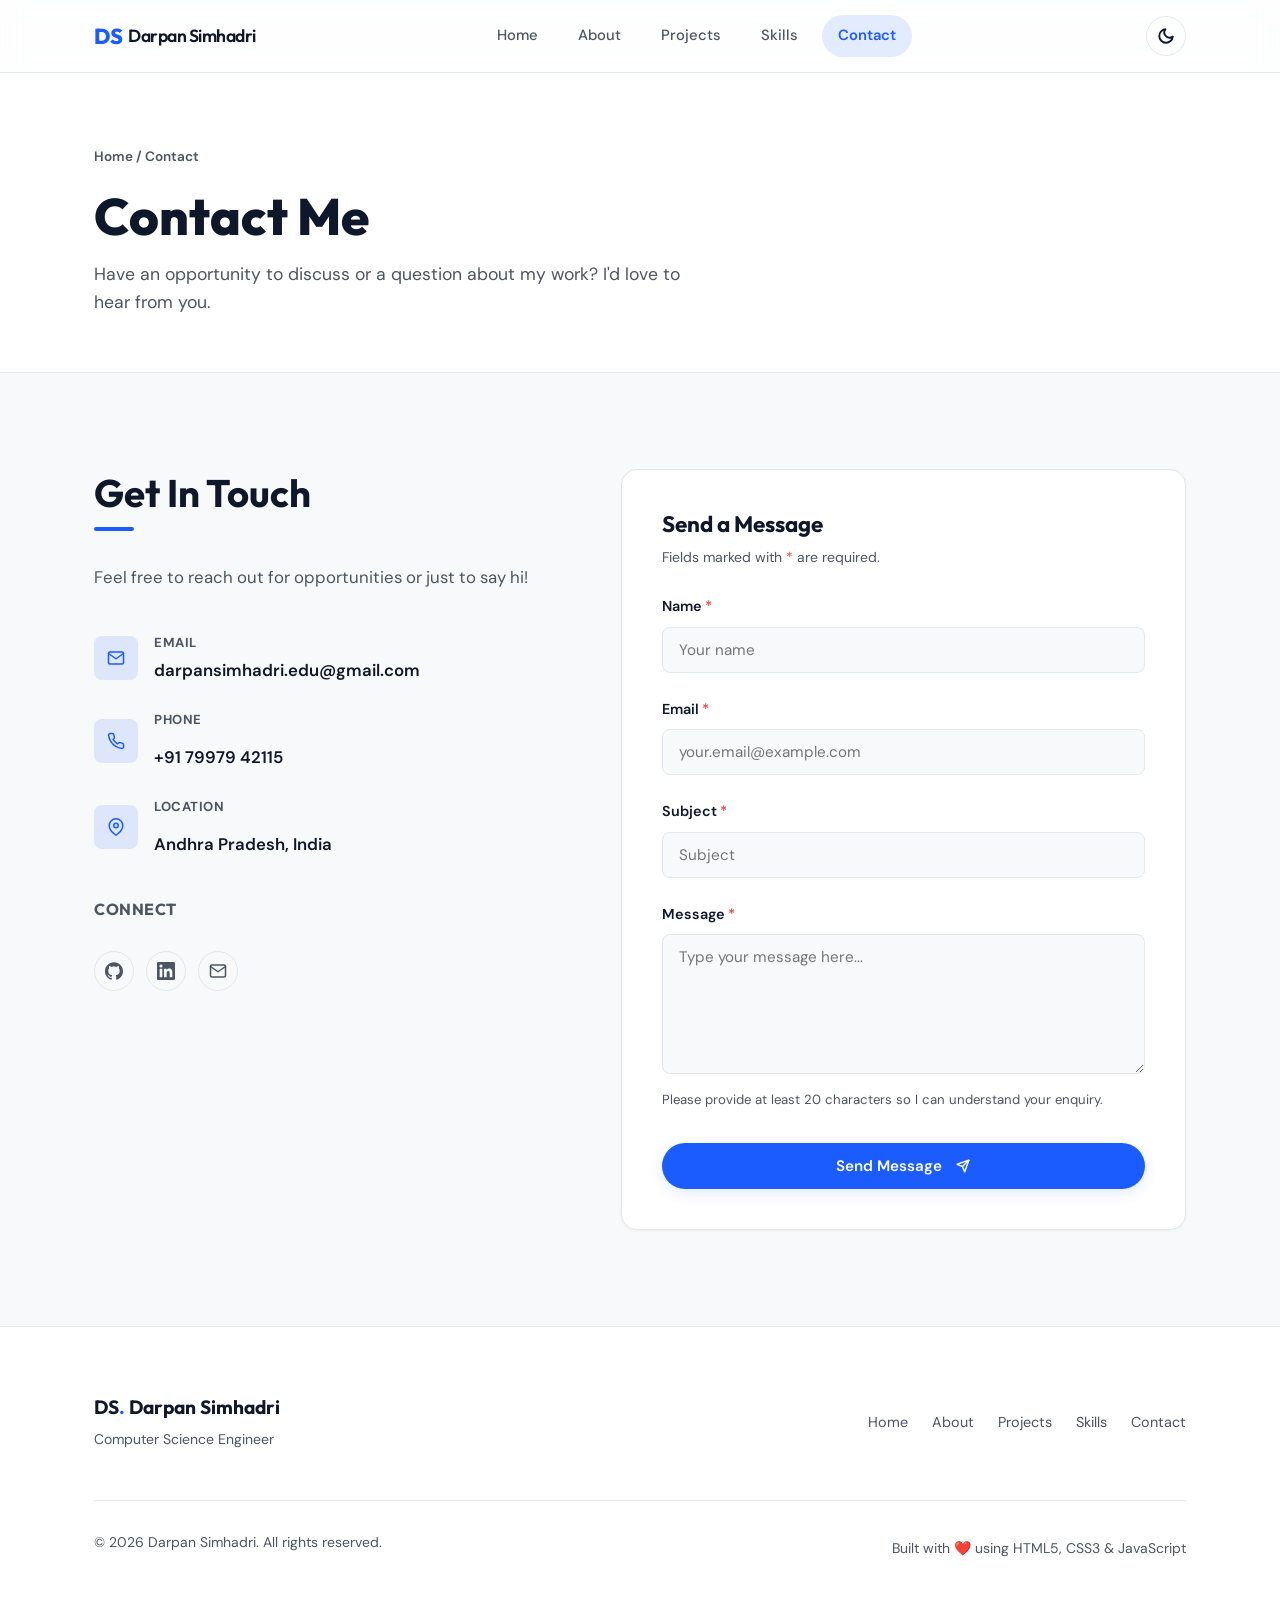
==== contact.html @ e05f628b "Move files to root for GitHub Pages deployment" ====
<!doctype html>
<html lang="en">
<head>
  <meta charset="utf-8">
  <meta name="viewport" content="width=device-width, initial-scale=1">
  <title>Contact │ Darpan Simhadri Portfolio</title>
  <meta name="description" content="Get in touch with Darpan Simhadri — use the accessible contact form or find social and email details on this page.">
  <meta name="robots" content="index, follow">
  <meta property="og:title" content="Contact │ Darpan Simhadri Portfolio">
  <meta property="og:description" content="Contact Darpan Simhadri via the accessible enquiry form or social links.">
  <meta property="og:type" content="website">
  
  <script>
    (function () {
      const savedTheme = localStorage.getItem('theme');
      const systemPrefersDark = window.matchMedia('(prefers-color-scheme: dark)').matches;
      const theme = savedTheme || (systemPrefersDark ? 'dark' : 'light');
      document.documentElement.setAttribute('data-theme', theme);
    })();
  </script>

  <link rel="preconnect" href="https://fonts.googleapis.com">
  <link rel="preconnect" href="https://fonts.gstatic.com" crossorigin>
  <link href="https://fonts.googleapis.com/css2?family=DM+Sans:ital,opsz,wght@0,400;0,500;0,700;1,400&family=Outfit:wght@400;500;600;700;800&display=swap" rel="stylesheet">
  <link rel="stylesheet" href="assets/css/styles.css">
  <link rel="stylesheet" href="assets/css/responsive.css">
</head>
<body>

  <!-- Skip to main content -->
  <a class="skip-link" href="#main-content">Skip to main content</a>

  <!-- ── HEADER ─────────────────────────────────────────────── -->
  <header class="site-header">
    <div class="container">
      <a class="brand" href="index.html" aria-label="Darpan Simhadri – Home">DS<span>Darpan Simhadri</span></a>

      <button id="nav-toggle" class="nav-toggle" aria-controls="primary-nav" aria-expanded="false" aria-label="Open navigation">
        <svg width="22" height="22" viewBox="0 0 22 22" fill="none" aria-hidden="true" focusable="false">
          <rect y="4"  width="22" height="2" rx="1" fill="currentColor"/>
          <rect y="10" width="22" height="2" rx="1" fill="currentColor"/>
          <rect y="16" width="22" height="2" rx="1" fill="currentColor"/>
        </svg>
      </button>

      <nav id="primary-nav" class="primary-nav" aria-label="Primary">
        <a href="index.html">Home</a>
        <a href="about.html">About</a>
        <a href="projects.html">Projects</a>
        <a href="skills.html">Skills</a>
        <a href="contact.html" aria-current="page">Contact</a>
      </nav>

      <button id="theme-toggle" class="theme-toggle" aria-label="Toggle dark mode">
        <svg width="18" height="18" viewBox="0 0 24 24" fill="none" stroke="currentColor" stroke-width="2.5" stroke-linecap="round" stroke-linejoin="round" aria-hidden="true" focusable="false">
          <path d="M21 12.79A9 9 0 1 1 11.21 3 7 7 0 0 0 21 12.79z"></path>
        </svg>
      </button>
    </div>
  </header>

  <!-- ── MAIN ───────────────────────────────────────────────── -->
  <main id="main-content" tabindex="-1">

    <div class="page-hero">
      <div class="container">
        <nav aria-label="Breadcrumb" class="breadcrumb">
          <a href="index.html">Home</a> / Contact
        </nav>
        <h1>Contact Me</h1>
        <p>Have an opportunity to discuss or a question about my work? I'd love to hear from you.</p>
      </div>
    </div>

    <section class="section" aria-labelledby="contact-heading">
      <div class="container">
        <h2 id="contact-heading" class="visually-hidden">Contact information and enquiry form</h2>
        
        <div class="contact-grid">

          <!-- Left Column: Contact details -->
          <div>
            <h2 class="section-title" style="margin-bottom: 2rem;">Get In Touch</h2>
            <p style="color: var(--text-muted); margin-bottom: 2.5rem; font-size: 1.05rem;">Feel free to reach out for opportunities or just to say hi!</p>

            <div>
              <!-- Email -->
              <div class="contact-detail">
                <span class="contact-icon" aria-hidden="true">
                  <svg width="18" height="18" viewBox="0 0 24 24" fill="none" stroke="currentColor" stroke-width="2" stroke-linecap="round" stroke-linejoin="round"><path d="M4 4h16c1.1 0 2 .9 2 2v12c0 1.1-.9 2-2 2H4c-1.1 0-2-.9-2-2V6c0-1.1.9-2 2-2z"/><polyline points="22,6 12,13 2,6"/></svg>
                </span>
                <div class="contact-detail-body">
                  <p>Email</p>
                  <a href="mailto:darpansimhadri.edu@gmail.com">darpansimhadri.edu@gmail.com</a>
                </div>
              </div>

              <!-- Phone -->
              <div class="contact-detail">
                <span class="contact-icon" aria-hidden="true">
                  <svg width="18" height="18" viewBox="0 0 24 24" fill="none" stroke="currentColor" stroke-width="2" stroke-linecap="round" stroke-linejoin="round"><path d="M22 16.92v3a2 2 0 0 1-2.18 2 19.79 19.79 0 0 1-8.63-3.07 19.5 19.5 0 0 1-6-6 19.79 19.79 0 0 1-3.07-8.67A2 2 0 0 1 4.11 2h3a2 2 0 0 1 2 1.72 12.84 12.84 0 0 0 .7 2.81 2 2 0 0 1-.45 2.11L8.09 9.91a16 16 0 0 0 6 6l1.27-1.27a2 2 0 0 1 2.11-.45 12.84 12.84 0 0 0 2.81.7A2 2 0 0 1 22 16.92z"/></svg>
                </span>
                <div class="contact-detail-body">
                  <p>Phone</p>
                  <p>+91 79979 42115</p>
                </div>
              </div>

              <!-- Location -->
              <div class="contact-detail">
                <span class="contact-icon" aria-hidden="true">
                  <svg width="18" height="18" viewBox="0 0 24 24" fill="none" stroke="currentColor" stroke-width="2" stroke-linecap="round" stroke-linejoin="round"><path d="M21 10c0 7-9 13-9 13s-9-6-9-13a9 9 0 0 1 18 0z"/><circle cx="12" cy="10" r="3"/></svg>
                </span>
                <div class="contact-detail-body">
                  <p>Location</p>
                  <p>Andhra Pradesh, India</p>
                </div>
              </div>
            </div>

            <h3 style="font-size: 1rem; font-weight: 700; margin: 2.5rem 0 .75rem; text-transform: uppercase; letter-spacing: 0.5px; color: var(--text-muted);">Connect</h3>
            <div class="social-links">
              <!-- GitHub -->
              <a href="https://github.com" class="social-link" aria-label="Darpan Simhadri on GitHub (opens in a new tab)" target="_blank" rel="noopener noreferrer">
                <svg width="18" height="18" viewBox="0 0 24 24" fill="currentColor" aria-hidden="true"><path d="M12 .297c-6.63 0-12 5.373-12 12 0 5.303 3.438 9.8 8.205 11.385.6.113.82-.258.82-.577 0-.285-.01-1.04-.015-2.04-3.338.724-4.042-1.61-4.042-1.61C4.422 18.07 3.633 17.7 3.633 17.7c-1.087-.744.084-.729.084-.729 1.205.084 1.838 1.236 1.838 1.236 1.07 1.835 2.809 1.305 3.495.998.108-.776.417-1.305.76-1.605-2.665-.3-5.466-1.332-5.466-5.93 0-1.31.465-2.38 1.235-3.22-.135-.303-.54-1.523.105-3.176 0 0 1.005-.322 3.3 1.23.96-.267 1.98-.399 3-.405 1.02.006 2.04.138 3 .405 2.28-1.552 3.285-1.23 3.285-1.23.645 1.653.24 2.873.12 3.176.765.84 1.23 1.91 1.23 3.22 0 4.61-2.805 5.625-5.475 5.92.42.36.81 1.096.81 2.22 0 1.606-.015 2.896-.015 3.286 0 .315.21.69.825.57C20.565 22.092 24 17.592 24 12.297c0-6.627-5.373-12-12-12"/></svg>
              </a>
              <!-- LinkedIn -->
              <a href="https://linkedin.com" class="social-link" aria-label="Darpan Simhadri on LinkedIn (opens in a new tab)" target="_blank" rel="noopener noreferrer">
                <svg width="18" height="18" viewBox="0 0 24 24" fill="currentColor" aria-hidden="true"><path d="M20.447 20.452h-3.554v-5.569c0-1.328-.027-3.037-1.852-3.037-1.853 0-2.136 1.445-2.136 2.939v5.667H9.351V9h3.414v1.561h.046c.477-.9 1.637-1.85 3.37-1.85 3.601 0 4.267 2.37 4.267 5.455v6.286zM5.337 7.433a2.062 2.062 0 0 1-2.063-2.065 2.064 2.064 0 1 1 2.063 2.065zm1.782 13.019H3.555V9h3.564v11.452zM22.225 0H1.771C.792 0 0 .774 0 1.729v20.542C0 23.227.792 24 1.771 24h20.451C23.2 24 24 23.227 24 22.271V1.729C24 .774 23.2 0 22.222 0h.003z"/></svg>
              </a>
              <!-- Envelope -->
              <a href="mailto:darpansimhadri.edu@gmail.com" class="social-link" aria-label="Email Darpan Simhadri">
                <svg width="18" height="18" viewBox="0 0 24 24" fill="none" stroke="currentColor" stroke-width="2" stroke-linecap="round" stroke-linejoin="round"><path d="M4 4h16c1.1 0 2 .9 2 2v12c0 1.1-.9 2-2 2H4c-1.1 0-2-.9-2-2V6c0-1.1.9-2 2-2z"/><polyline points="22,6 12,13 2,6"/></svg>
              </a>
            </div>
          </div>

          <!-- Right Column: Contact form -->
          <div class="contact-form-wrap">
            <h2 style="font-size: 1.4rem; font-weight: 700; margin-bottom: 0.5rem;">Send a Message</h2>
            <p style="color: var(--text-muted); font-size: .875rem; margin-bottom: 1.5rem">
              Fields marked with <span aria-label="required" style="color: var(--error)">*</span> are required.
            </p>

            <div id="form-feedback" role="status" aria-live="polite" tabindex="-1"></div>

            <form id="contact-form" novalidate aria-label="Contact enquiry form">

              <div class="form-row">
                <label for="name">
                  Name<span class="required-indicator" aria-hidden="true">*</span>
                </label>
                <input
                  type="text"
                  id="name"
                  name="name"
                  required
                  autocomplete="name"
                  aria-required="true"
                  aria-describedby="name-error"
                  placeholder="Your name"
                >
                <span id="name-error" class="field-error" role="alert"></span>
              </div>

              <div class="form-row">
                <label for="email">
                  Email<span class="required-indicator" aria-hidden="true">*</span>
                </label>
                <input
                  type="email"
                  id="email"
                  name="email"
                  required
                  autocomplete="email"
                  aria-required="true"
                  aria-describedby="email-error"
                  placeholder="your.email@example.com"
                >
                <span id="email-error" class="field-error" role="alert"></span>
              </div>

              <div class="form-row">
                <label for="subject">
                  Subject<span class="required-indicator" aria-hidden="true">*</span>
                </label>
                <input
                  type="text"
                  id="subject"
                  name="subject"
                  required
                  aria-required="true"
                  aria-describedby="subject-error"
                  placeholder="Subject"
                >
                <span id="subject-error" class="field-error" role="alert"></span>
              </div>

              <div class="form-row">
                <label for="message">
                  Message<span class="required-indicator" aria-hidden="true">*</span>
                </label>
                <textarea
                  id="message"
                  name="message"
                  required
                  aria-required="true"
                  aria-describedby="message-error message-hint"
                  placeholder="Type your message here..."
                ></textarea>
                <p id="message-hint" class="form-note">Please provide at least 20 characters so I can understand your enquiry.</p>
                <span id="message-error" class="field-error" role="alert"></span>
              </div>

              <button type="submit" class="btn btn-primary" style="width: 100%; margin-top: 0.5rem;">
                Send Message
                <svg width="14" height="14" viewBox="0 0 24 24" fill="none" stroke="currentColor" stroke-width="2.5" stroke-linecap="round" stroke-linejoin="round" aria-hidden="true" style="margin-left: 6px;"><line x1="22" y1="2" x2="11" y2="13"/><polygon points="22 2 15 22 11 13 2 9 22 2"/></svg>
              </button>

            </form>
          </div>

        </div>
      </div>
    </section>

  </main>

  <!-- ── FOOTER ─────────────────────────────────────────────── -->
  <footer class="site-footer">
    <div class="container">
      <div class="footer-inner">
        <div>
          <p class="footer-brand">DS<span>.</span> Darpan Simhadri</p>
          <p class="footer-tagline">Computer Science Engineer</p>
        </div>
        <nav aria-label="Footer navigation">
          <ul class="footer-links">
            <li><a href="index.html">Home</a></li>
            <li><a href="about.html">About</a></li>
            <li><a href="projects.html">Projects</a></li>
            <li><a href="skills.html">Skills</a></li>
            <li><a href="contact.html">Contact</a></li>
          </ul>
        </nav>
      </div>
      <div class="footer-bottom">
        <p>&copy; 2026 Darpan Simhadri. All rights reserved.</p>
        <p>Built with ❤️ using HTML5, CSS3 &amp; JavaScript</p>
      </div>
    </div>
  </footer>

  <script src="assets/js/main.js"></script>
</body>
</html>
---- assets/css/styles.css ----
/* ============================================================
   DARPAN SIMHADRI — PORTFOLIO CSS
   Aesthetic: Premium, Sleek, High-Tech, Dark-Mode-First
   Outfit + DM Sans Pairing.
   ============================================================ */

/* ── 1. TOKENS & RESPONSIVE VARIABLES ──────────────────────── */
:root {
  --font-display: 'Outfit', 'DM Sans', 'Segoe UI', sans-serif;
  --font-body:    'DM Sans', 'Segoe UI', sans-serif;

  --radius-sm: 8px;
  --radius:    16px;
  --radius-lg: 32px;

  --transition: 300ms cubic-bezier(0.4, 0, 0.2, 1);

  --max-w: 1140px;
  --gap:   2rem;
  
  /* Primary blue accent */
  --accent:      #1A5CFF;
  --accent-hover: #0F42CC;
  --accent-glow: rgba(26, 92, 255, 0.12);
  
  --error:       #EF4444;
  --success:     #10B981;
}

/* Light Theme Variables */
:root, [data-theme="light"] {
  --bg:          #F8F9FA;
  --surface:     #FFFFFF;
  --surface-card: #FFFFFF;
  --surface-glass: rgba(255, 255, 255, 0.85);
  --text:        #0F172A;
  --text-muted:  #4B5563;
  --border:      #E2E8F0;
  --border-glow: rgba(26, 92, 255, 0.08);
  --header-bg:   rgba(255, 255, 255, 0.85);
  --shadow-sm:   0 1px 3px rgba(0, 0, 0, 0.05);
  --shadow:      0 8px 30px rgba(15, 23, 42, 0.04);
  --shadow-lg:   0 16px 40px rgba(15, 23, 42, 0.08);
  --badge-bg:    #F1F5F9;
  --highlight-card-bg: #FFFFFF;
}

/* Dark Theme Variables */
[data-theme="dark"] {
  --bg:          #030712;
  --surface:     #0B0F19;
  --surface-card: #0F172A;
  --surface-glass: rgba(11, 15, 25, 0.85);
  --text:        #F9FAFB;
  --text-muted:  #9CA3AF;
  --border:      #1F2937;
  --border-glow: rgba(59, 130, 246, 0.15);
  --header-bg:   rgba(3, 7, 18, 0.85);
  --shadow-sm:   0 1px 3px rgba(0, 0, 0, 0.5);
  --shadow:      0 10px 30px rgba(0, 0, 0, 0.4);
  --shadow-lg:   0 20px 50px rgba(0, 0, 0, 0.6);
  --badge-bg:    #1E293B;
  --highlight-card-bg: #0B0F19;
  --accent:      #3B82F6;
  --accent-hover: #2563EB;
  --accent-glow: rgba(59, 130, 246, 0.18);
}

/* ── 2. RESET ───────────────────────────────────────────────── */
*, *::before, *::after { box-sizing: border-box; margin: 0; padding: 0; }
html { scroll-behavior: smooth; font-size: 16px; height: 100%; }
body {
  font-family: var(--font-body);
  background: var(--bg);
  color: var(--text);
  line-height: 1.7;
  -webkit-font-smoothing: antialiased;
  min-height: 100%;
  display: flex;
  flex-direction: column;
  transition: background-color var(--transition), color var(--transition);
}
img, svg { display: block; max-width: 100%; height: auto; }
ul, ol { list-style: none; }
a { color: var(--accent); text-decoration: none; transition: color var(--transition); }
a:hover { color: var(--accent-hover); }
button { font-family: inherit; cursor: pointer; border: none; background: none; color: inherit; }
h1, h2, h3, h4 {
  font-family: var(--font-display);
  color: var(--text);
  line-height: 1.25;
  font-weight: 700;
}
p + p { margin-top: .75rem; }

/* ── 3. TYPOGRAPHY SCALE ───────────────────────────────────── */
.h1 { font-size: clamp(2.4rem, 6vw, 4rem); font-weight: 800; letter-spacing: -1px; }
.h2 { font-size: clamp(1.8rem, 4vw, 2.5rem); font-weight: 700; letter-spacing: -0.5px; }
.h3 { font-size: 1.35rem; font-weight: 600; }
.lead { font-size: 1.15rem; color: var(--text-muted); line-height: 1.6; }

/* ── 4. ACCESSIBILITY HELPERS ──────────────────────────────── */
.visually-hidden {
  position: absolute;
  width: 1px; height: 1px;
  padding: 0; margin: -1px;
  overflow: hidden;
  clip: rect(0,0,0,0);
  white-space: nowrap;
  border: 0;
}

/* Skip link */
.skip-link {
  position: absolute;
  top: -100%;
  left: 1.5rem;
  padding: .75rem 1.5rem;
  background: var(--accent);
  color: #fff;
  font-weight: 700;
  border-radius: var(--radius-sm);
  text-decoration: none;
  z-index: 9999;
  transition: top var(--transition);
}
.skip-link:focus { top: 1.5rem; }

/* Focus ring */
:focus-visible {
  outline: 3px solid var(--accent);
  outline-offset: 3px;
  border-radius: var(--radius-sm);
}

/* ── 5. LAYOUT UTILITIES ───────────────────────────────────── */
.container {
  width: 100%;
  max-width: var(--max-w);
  margin: 0 auto;
  padding: 0 1.5rem;
}
.section { padding: 6rem 0; }
.section-sm { padding: 4rem 0; }
.section-title {
  font-family: var(--font-display);
  font-size: clamp(1.8rem, 4vw, 2.4rem);
  color: var(--text);
  margin-bottom: 3rem;
  position: relative;
  display: inline-block;
  font-weight: 700;
}
.section-title::after {
  content: '';
  display: block;
  height: 4px;
  width: 40px;
  background: var(--accent);
  margin-top: .6rem;
  border-radius: 2px;
}

/* ── 6. HEADER / NAV ───────────────────────────────────────── */
.site-header {
  position: sticky;
  top: 0;
  z-index: 100;
  background: var(--header-bg);
  backdrop-filter: blur(12px);
  border-bottom: 1px solid var(--border);
  transition: background-color var(--transition), border-color var(--transition);
}
.site-header .container {
  display: flex;
  align-items: center;
  justify-content: space-between;
  height: 72px;
}

/* Brand */
.brand {
  font-family: var(--font-display);
  font-size: 1.35rem;
  font-weight: 800;
  color: var(--accent);
  text-decoration: none;
  letter-spacing: -0.5px;
  display: flex;
  align-items: center;
}
.brand span {
  color: var(--text);
  font-weight: 600;
  font-size: 1.1rem;
  margin-left: 0.4rem;
}

/* Primary nav */
.primary-nav { display: flex; gap: .5rem; align-items: center; }
.primary-nav a {
  padding: .5rem 1rem;
  border-radius: 999px;
  font-size: .925rem;
  font-weight: 500;
  color: var(--text-muted);
  text-decoration: none;
  transition: background var(--transition), color var(--transition);
}
.primary-nav a:hover { background: var(--accent-glow); color: var(--accent); }
.primary-nav a[aria-current="page"] {
  background: var(--accent-glow);
  color: var(--accent);
  font-weight: 600;
}

/* Theme Toggle */
.theme-toggle {
  display: flex;
  align-items: center;
  justify-content: center;
  width: 40px; height: 40px;
  border-radius: 50%;
  border: 1px solid var(--border);
  color: var(--text);
  transition: background var(--transition), border-color var(--transition);
  margin-left: 0.5rem;
}
.theme-toggle:hover {
  background: var(--accent-glow);
  border-color: var(--accent);
  color: var(--accent);
}
.theme-toggle svg { pointer-events: none; }

/* Hamburger */
.nav-toggle {
  display: none;
  align-items: center;
  justify-content: center;
  width: 40px; height: 40px;
  border-radius: var(--radius-sm);
  color: var(--text);
  transition: background var(--transition);
}
.nav-toggle:hover { background: var(--accent-glow); }
.nav-toggle svg { pointer-events: none; }

/* ── 7. FOOTER ─────────────────────────────────────────────── */
.site-footer {
  background: var(--surface);
  color: var(--text-muted);
  padding: 4rem 0 2.5rem;
  border-top: 1px solid var(--border);
  margin-top: auto;
  transition: background-color var(--transition), border-color var(--transition);
}
.footer-inner {
  display: flex;
  flex-wrap: wrap;
  gap: 2.5rem;
  justify-content: space-between;
  align-items: center;
}
.footer-brand { color: var(--text); font-family: var(--font-display); font-size: 1.2rem; font-weight: 700; }
.footer-brand span { color: var(--accent); }
.footer-tagline { font-size: .875rem; margin-top: .3rem; }
.footer-links { display: flex; gap: 1.5rem; flex-wrap: wrap; }
.footer-links a {
  color: var(--text-muted);
  text-decoration: none;
  font-size: .9rem;
  transition: color var(--transition);
}
.footer-links a:hover { color: var(--accent); }
.footer-bottom {
  margin-top: 3rem;
  padding-top: 1.5rem;
  border-top: 1px solid var(--border);
  font-size: .875rem;
  color: var(--text-muted);
  display: flex;
  justify-content: space-between;
  align-items: center;
  flex-wrap: wrap;
  gap: 1rem;
}

/* ── 8. BUTTONS ────────────────────────────────────────────── */
.btn {
  display: inline-flex;
  align-items: center;
  justify-content: center;
  gap: .5rem;
  padding: .8rem 1.8rem;
  border-radius: 999px;
  font-size: .95rem;
  font-weight: 600;
  text-decoration: none;
  transition: background var(--transition), color var(--transition),
              box-shadow var(--transition), transform var(--transition);
  cursor: pointer;
}
.btn:active { transform: translateY(1px); }

.btn-primary {
  background: var(--accent);
  color: #fff !important;
  border: none;
  box-shadow: 0 4px 14px var(--accent-glow);
}
.btn-primary:hover {
  background: var(--accent-hover);
  box-shadow: 0 6px 20px rgba(59, 130, 246, 0.35);
  transform: translateY(-1px);
}

.btn-outline {
  background: transparent;
  color: var(--text);
  border: 1px solid var(--border);
}
.btn-outline:hover {
  background: var(--accent-glow);
  color: var(--accent);
  border-color: var(--accent);
  transform: translateY(-1px);
}

.btn-ghost {
  background: transparent;
  color: var(--accent);
  border: 1px solid var(--border);
}
.btn-ghost:hover {
  background: var(--accent-glow);
  color: var(--accent);
  border-color: var(--accent);
}

/* ── 9. HERO (HOME) ────────────────────────────────────────── */
.hero {
  padding: 8rem 0 6rem;
  position: relative;
  overflow: hidden;
  background: radial-gradient(ellipse 50% 50% at 85% 30%, var(--accent-glow) 0%, transparent 80%), var(--bg);
}
.hero-inner {
  display: grid;
  grid-template-columns: 1.2fr 0.8fr;
  gap: 4rem;
  align-items: center;
}
.hero-text {
  display: flex;
  flex-direction: column;
  align-items: flex-start;
}
.hero-eyebrow {
  display: inline-flex;
  align-items: center;
  background: var(--accent-glow);
  border: 1px solid var(--border-glow);
  color: var(--accent);
  font-size: .825rem;
  font-weight: 600;
  letter-spacing: .05em;
  text-transform: uppercase;
  padding: .4rem 1.1rem;
  border-radius: 999px;
  margin-bottom: 1.5rem;
}
.hero h1 {
  font-size: clamp(2.6rem, 6.5vw, 4.2rem);
  margin-bottom: 1.5rem;
  letter-spacing: -1.5px;
  font-weight: 800;
}
.hero h1 em {
  font-style: normal;
  background: linear-gradient(135deg, var(--accent) 0%, #60A5FA 100%);
  -webkit-background-clip: text;
  -webkit-text-fill-color: transparent;
}
.hero-desc { font-size: 1.2rem; color: var(--text-muted); max-width: 520px; margin-bottom: 2.5rem; line-height: 1.6; }
.hero-actions { display: flex; gap: 1rem; flex-wrap: wrap; }

.hero-avatar-container {
  display: flex;
  justify-content: center;
  align-items: center;
}
.hero-avatar-wrapper {
  position: relative;
  width: 320px;
  height: 320px;
  border-radius: 50%;
  padding: 6px;
  background: linear-gradient(135deg, var(--accent) 0%, #10B981 100%);
  box-shadow: 0 12px 40px var(--accent-glow);
  transition: transform 0.5s ease, box-shadow 0.5s ease;
}
.hero-avatar-wrapper:hover {
  transform: scale(1.02);
  box-shadow: 0 16px 48px rgba(59, 130, 246, 0.3);
}
.hero-avatar-wrapper img {
  width: 100%;
  height: 100%;
  object-fit: cover;
  border-radius: 50%;
  background: var(--surface);
}

.scroll-indicator {
  display: flex;
  justify-content: center;
  align-items: center;
  margin-top: 5rem;
  animation: bounce 2s infinite;
}
.scroll-mouse {
  width: 24px;
  height: 38px;
  border: 2px solid var(--text-muted);
  border-radius: 12px;
  position: relative;
}
.scroll-wheel {
  width: 4px;
  height: 8px;
  background-color: var(--accent);
  border-radius: 2px;
  position: absolute;
  top: 6px;
  left: 50%;
  transform: translateX(-50%);
  animation: scroll 1.5s infinite;
}
@keyframes scroll {
  0% { opacity: 1; transform: translate(-50%, 0); }
  100% { opacity: 0; transform: translate(-50%, 8px); }
}
@keyframes bounce {
  0%, 20%, 50%, 80%, 100% { transform: translateY(0); }
  40% { transform: translateY(-8px); }
  60% { transform: translateY(-4px); }
}

/* ── 10. CARDS ─────────────────────────────────────────────── */
.card {
  background: var(--surface-card);
  border: 1px solid var(--border);
  border-radius: var(--radius);
  padding: 2rem;
  box-shadow: var(--shadow-sm);
  transition: box-shadow var(--transition), border-color var(--transition), transform var(--transition);
}
.card:hover { box-shadow: var(--shadow); border-color: var(--border-glow); transform: translateY(-3px); }

.card-grid {
  display: grid;
  grid-template-columns: repeat(auto-fill, minmax(320px, 1fr));
  gap: 2rem;
}

/* Project card */
.project-card {
  display: flex;
  flex-direction: column;
  overflow: hidden;
  padding: 0;
  height: 100%;
}
.project-img-wrapper {
  width: 100%;
  height: 210px;
  overflow: hidden;
  position: relative;
  background: var(--badge-bg);
  border-bottom: 1px solid var(--border);
}
.project-img-wrapper img {
  width: 100%;
  height: 100%;
  object-fit: cover;
  transition: transform 0.5s ease;
}
.project-card:hover .project-img-wrapper img {
  transform: scale(1.04);
}
.project-body {
  padding: 1.75rem;
  display: flex;
  flex-direction: column;
  flex: 1;
}
.project-card h3 { font-size: 1.35rem; margin-bottom: .6rem; }
.project-card p { color: var(--text-muted); font-size: .95rem; line-height: 1.6; }
.project-card .tags { margin: 1.25rem 0; display: flex; flex-wrap: wrap; gap: .5rem; }
.tag {
  background: var(--badge-bg);
  color: var(--accent);
  border: 1px solid var(--border-glow);
  font-size: .8rem;
  font-weight: 600;
  padding: .25rem .75rem;
  border-radius: 999px;
}
.card-footer { margin-top: auto; }

/* ── 11. ABOUT PAGE ────────────────────────────────────────── */
.about-grid {
  display: grid;
  grid-template-columns: 1.1fr 0.9fr;
  gap: 4rem;
  align-items: center;
}
.about-avatar-wrapper {
  position: relative;
  width: 100%;
  aspect-ratio: 0.9;
  border-radius: var(--radius-lg);
  overflow: hidden;
  border: 1px solid var(--border);
  box-shadow: var(--shadow-lg);
}
.about-avatar-wrapper img {
  width: 100%;
  height: 100%;
  object-fit: cover;
}
.bio-details-list {
  display: grid;
  grid-template-columns: 1fr 1fr;
  gap: 1.5rem;
  margin-top: 2.5rem;
}
.bio-detail-item {
  display: flex;
  align-items: center;
  gap: 0.75rem;
}
.bio-detail-icon {
  width: 40px; height: 40px;
  background: var(--accent-glow);
  color: var(--accent);
  border-radius: var(--radius-sm);
  display: flex; align-items: center; justify-content: center;
  flex-shrink: 0;
}
.bio-detail-text {
  font-size: 0.95rem;
}
.bio-detail-label {
  font-weight: 700;
  font-size: 0.825rem;
  color: var(--text-muted);
  text-transform: uppercase;
  letter-spacing: 0.5px;
}
.bio-detail-val {
  font-weight: 600;
  color: var(--text);
}

.stats-banner {
  display: grid;
  grid-template-columns: repeat(4, 1fr);
  gap: 1.5rem;
  background: var(--surface-card);
  border: 1px solid var(--border);
  border-radius: var(--radius);
  padding: 2.5rem 2rem;
  margin-top: 4rem;
  text-align: center;
  box-shadow: var(--shadow);
}
.stat-item {
  display: flex;
  flex-direction: column;
  gap: 0.5rem;
}
.stat-number {
  font-family: var(--font-display);
  font-size: clamp(2rem, 4vw, 2.75rem);
  font-weight: 800;
  color: var(--accent);
  line-height: 1;
}
.stat-label {
  font-size: 0.9rem;
  color: var(--text-muted);
  font-weight: 600;
  letter-spacing: 0.2px;
}

.timeline { margin-top: 2.5rem; border-left: 2px solid var(--border); padding-left: 2rem; }
.timeline-item { position: relative; margin-bottom: 2.5rem; }
.timeline-item:last-child { margin-bottom: 0; }
.timeline-item::before {
  content: '';
  position: absolute;
  left: -2.4rem;
  top: .35rem;
  width: 10px; height: 10px;
  background: var(--accent);
  border: 4px solid var(--bg);
  border-radius: 50%;
  transition: background-color var(--transition);
}
.timeline-item h3 { font-size: 1.15rem; font-weight: 600; margin-bottom: 0.2rem; }
.timeline-item span { font-size: .85rem; font-weight: 600; color: var(--accent); }
.timeline-item p { font-size: .95rem; margin-top: .5rem; color: var(--text-muted); }

/* ── 12. CONTACT FORM ──────────────────────────────────────── */
.contact-grid {
  display: grid;
  grid-template-columns: 0.9fr 1.1fr;
  gap: 4rem;
  align-items: start;
}
.contact-info h2 { font-size: 1.75rem; margin-bottom: 1rem; }
.contact-info p { color: var(--text-muted); margin-bottom: 2.5rem; }
.contact-detail {
  display: flex;
  align-items: center;
  gap: 1rem;
  margin-bottom: 1.5rem;
  font-size: .95rem;
}
.contact-icon {
  width: 44px; height: 44px;
  background: var(--accent-glow);
  color: var(--accent);
  border-radius: var(--radius-sm);
  display: flex; align-items: center; justify-content: center;
  flex-shrink: 0;
}
.contact-detail-body p:first-child {
  font-weight: 700; font-size: .82rem; color: var(--text-muted); text-transform: uppercase; letter-spacing: 0.5px; margin-bottom: .15rem;
}
.contact-detail-body p:last-child, .contact-detail-body a {
  font-weight: 600; color: var(--text); font-size: 1.05rem;
}
.social-links { display: flex; gap: .75rem; margin-top: 2rem; flex-wrap: wrap; }
.social-link {
  display: inline-flex;
  align-items: center;
  justify-content: center;
  width: 40px; height: 40px;
  border: 1px solid var(--border);
  border-radius: 50%;
  color: var(--text-muted);
  text-decoration: none;
  transition: background var(--transition), border-color var(--transition), color var(--transition);
}
.social-link:hover { background: var(--accent-glow); color: var(--accent); border-color: var(--accent); }

/* Form */
.contact-form-wrap { background: var(--surface-card); border: 1px solid var(--border); border-radius: var(--radius); padding: 2.5rem; box-shadow: var(--shadow-sm); }
.form-row { margin-bottom: 1.5rem; }
.form-row label { display: block; font-size: .9rem; font-weight: 600; color: var(--text); margin-bottom: .5rem; }
.required-indicator { color: var(--error); margin-left: .2rem; }
.form-row input,
.form-row textarea {
  width: 100%;
  padding: .75rem 1rem;
  border: 1.5px solid var(--border);
  border-radius: var(--radius-sm);
  font-family: var(--font-body);
  font-size: .95rem;
  color: var(--text);
  background: var(--bg);
  transition: border-color var(--transition), box-shadow var(--transition);
}
.form-row input:focus,
.form-row textarea:focus {
  outline: none;
  border-color: var(--accent);
  box-shadow: 0 0 0 3px var(--accent-glow);
  background: var(--surface);
}
.form-row input[aria-invalid="true"],
.form-row textarea[aria-invalid="true"] {
  border-color: var(--error);
  box-shadow: 0 0 0 3px rgba(239, 68, 68, 0.15);
}
.form-row textarea { min-height: 140px; resize: vertical; }
.field-error {
  display: none;
  color: var(--error);
  font-size: .825rem;
  margin-top: .4rem;
  font-weight: 600;
}
.field-error.visible { display: block; }
.form-note { font-size: .825rem; color: var(--text-muted); margin-top: .4rem; }

#form-feedback {
  padding: 1rem 1.25rem;
  border-radius: var(--radius-sm);
  font-weight: 600;
  font-size: .925rem;
  display: none;
  margin-bottom: 1.5rem;
}
#form-feedback.success { background: rgba(16, 185, 129, 0.12); color: var(--success); border: 1px solid rgba(16, 185, 129, 0.3); display: block; }
#form-feedback.error { background: rgba(239, 68, 68, 0.08); color: var(--error); border: 1px solid rgba(239, 68, 68, 0.2); display: block; }

/* ── 13. SKILLS PAGE ───────────────────────────────────────── */
.skills-outer-grid {
  display: grid;
  grid-template-columns: 1.2fr 0.8fr;
  gap: 4rem;
  align-items: start;
}
.skills-grid {
  display: grid;
  grid-template-columns: repeat(auto-fill, minmax(180px, 1fr));
  gap: 1rem;
}
.skill-card {
  display: flex;
  align-items: center;
  gap: 0.75rem;
  background: var(--surface-card);
  border: 1px solid var(--border);
  border-radius: var(--radius-sm);
  padding: .8rem 1.2rem;
  transition: transform var(--transition), border-color var(--transition), box-shadow var(--transition);
}
.skill-card:hover {
  transform: translateY(-2px);
  border-color: var(--accent);
  box-shadow: var(--shadow-sm);
}
.skill-icon-wrap {
  width: 32px;
  height: 32px;
  display: flex;
  align-items: center;
  justify-content: center;
  border-radius: 6px;
  flex-shrink: 0;
}
.skill-name {
  font-weight: 600;
  font-size: .925rem;
  color: var(--text);
}
.tools-box {
  background: var(--surface-card);
  border: 1px solid var(--border);
  border-radius: var(--radius);
  padding: 2rem;
  margin-bottom: 2rem;
}
.tools-list {
  display: flex;
  flex-direction: column;
  gap: 0.75rem;
  margin-top: 1.5rem;
}
.tools-list li {
  display: flex;
  align-items: center;
  gap: 0.5rem;
  font-size: .95rem;
  font-weight: 500;
  color: var(--text);
}
.tools-list li::before {
  content: "✦";
  color: var(--accent);
  font-weight: bold;
}

/* ── 14. PAGE HERO (inner pages) ───────────────────────────── */
.page-hero {
  background: var(--surface);
  color: var(--text);
  padding: 4.5rem 0 3.5rem;
  border-bottom: 1px solid var(--border);
  transition: background-color var(--transition), border-color var(--transition);
}
.page-hero h1 { color: var(--text); font-size: clamp(2.2rem, 5vw, 3.2rem); margin-bottom: .75rem; font-weight: 800; }
.page-hero p { color: var(--text-muted); font-size: 1.1rem; max-width: 600px; line-height: 1.6; }
.breadcrumb { font-size: .85rem; color: var(--text-muted); margin-bottom: 1rem; font-weight: 600; }
.breadcrumb a { color: var(--text-muted); text-decoration: none; }
.breadcrumb a:hover { color: var(--accent); }

/* ── 15. MISC ───────────────────────────────────────────────── */
.divider {
  border: none;
  border-top: 1px solid var(--border);
  margin: 4.5rem 0;
}
.text-center { text-align: center; }
.mt-2 { margin-top: 2rem; }
.mb-2 { margin-bottom: 2rem; }

/* featured project strip */
.featured-strip { background: var(--surface); border-top: 1px solid var(--border); border-bottom: 1px solid var(--border); }

/* resume download box */
.resume-box {
  background: linear-gradient(135deg, var(--accent) 0%, #1D4ED8 100%);
  color: #fff;
  padding: 2.25rem;
  border-radius: var(--radius);
  display: flex;
  flex-direction: column;
  gap: 1.5rem;
  box-shadow: 0 8px 30px var(--accent-glow);
}
.resume-box h3 { color: #fff; font-size: 1.4rem; font-weight: 700; }
.resume-box p { color: rgba(255,255,255,.8); font-size: .95rem; margin-top: .25rem; line-height: 1.6; }
.btn-resume {
  background: #fff;
  color: var(--accent) !important;
  border: none;
  width: 100%;
  font-weight: 700;
  box-shadow: 0 4px 14px rgba(0, 0, 0, 0.15);
}
.btn-resume:hover {
  background: #f8fafc;
  transform: translateY(-1px);
}

/* achievements */
.achievement-list { display: grid; grid-template-columns: repeat(auto-fill, minmax(300px, 1fr)); gap: 1.5rem; }
.achievement {
  display: flex;
  gap: 1.25rem;
  align-items: flex-start;
  padding: 1.5rem;
  border-radius: var(--radius);
  border: 1px solid var(--border);
  background: var(--surface-card);
  transition: border-color var(--transition);
}
.achievement:hover { border-color: var(--accent); }
.achievement-icon {
  width: 44px; height: 44px;
  border-radius: var(--radius-sm);
  background: var(--accent-glow);
  color: var(--accent);
  display: flex; align-items: center; justify-content: center;
  flex-shrink: 0;
  font-size: 1.25rem;
}
.achievement h3 { font-size: 1.1rem; font-weight: 600; margin-bottom: 0.4rem; }
.achievement p { font-size: .925rem; color: var(--text-muted); line-height: 1.6; }

/* home highlights */
.highlights-grid {
  display: grid;
  grid-template-columns: repeat(4, 1fr);
  gap: 1.5rem;
}
.highlight-card {
  background: var(--highlight-card-bg);
  border: 1px solid var(--border);
  border-radius: var(--radius);
  padding: 2rem 1.5rem;
  text-align: center;
  transition: box-shadow var(--transition), border-color var(--transition), transform var(--transition);
}
.highlight-card:hover {
  box-shadow: var(--shadow);
  border-color: var(--accent);
  transform: translateY(-3px);
}
.highlight-icon {
  width: 52px; height: 52px;
  background: var(--accent-glow);
  color: var(--accent);
  border-radius: 50%;
  display: flex; align-items: center; justify-content: center;
  margin: 0 auto 1.25rem;
  font-size: 1.5rem;
}
.highlight-card h3 { font-size: 1.15rem; margin-bottom: .5rem; font-weight: 600; }
.highlight-card p { font-size: .9rem; color: var(--text-muted); line-height: 1.6; }

/* ── 16. REDUCED MOTION ────────────────────────────────────── */
@media (prefers-reduced-motion: reduce) {
  *, *::before, *::after {
    animation-duration: .01ms !important;
    animation-iteration-count: 1 !important;
    transition-duration: .01ms !important;
  }
  html { scroll-behavior: auto; }
}
---- assets/css/responsive.css ----
/* ============================================================
   RESPONSIVE — portfolio
   ============================================================ */

/* ── TABLET: 768–1023px ───────────────────────────────────── */
@media (max-width: 1023px) {
  :root {
    --gap: 1.5rem;
  }
  .section { padding: 5rem 0; }
  .section-sm { padding: 3rem 0; }

  .hero-inner {
    grid-template-columns: 1fr;
    text-align: center;
    gap: 3rem;
  }
  .hero-text {
    align-items: center;
  }
  .hero-desc {
    margin-left: auto;
    margin-right: auto;
  }
  .hero-actions {
    justify-content: center;
  }
  .hero-avatar-wrapper {
    width: 260px;
    height: 260px;
  }

  .about-grid {
    grid-template-columns: 1fr;
    gap: 3rem;
  }
  .about-avatar-wrapper {
    max-width: 320px;
    margin: 0 auto;
  }
  .bio-details-list {
    margin-top: 2rem;
  }

  .stats-banner {
    grid-template-columns: repeat(2, 1fr);
    gap: 2rem;
    padding: 2rem;
  }

  .skills-outer-grid {
    grid-template-columns: 1fr;
    gap: 3rem;
  }

  .contact-grid {
    grid-template-columns: 1fr;
    gap: 3rem;
  }

  .highlights-grid {
    grid-template-columns: repeat(2, 1fr);
  }
}

/* ── MOBILE: ≤767px ────────────────────────────────────────── */
@media (max-width: 767px) {
  :root {
    --gap: 1.25rem;
  }

  /* Header & Navigation */
  .nav-toggle {
    display: flex;
  }
  .primary-nav {
    display: none;
    position: absolute;
    top: 72px;
    left: 0; right: 0;
    background: var(--surface);
    border-bottom: 1px solid var(--border);
    flex-direction: column;
    align-items: stretch;
    padding: 1rem 1.5rem 1.5rem;
    gap: .5rem;
    z-index: 99;
    box-shadow: var(--shadow-lg);
  }
  .primary-nav.open {
    display: flex;
  }
  .primary-nav a {
    padding: .75rem 1.25rem;
    font-size: 1rem;
    border-radius: var(--radius-sm);
  }
  .primary-nav a[aria-current="page"] {
    background: var(--accent-glow);
    color: var(--accent);
  }
  .theme-toggle {
    margin-left: auto;
    margin-right: 0.5rem;
  }

  /* Hero */
  .hero { padding: 5rem 0 4rem; }
  .hero-avatar-wrapper {
    width: 220px;
    height: 220px;
  }

  /* Grid Layouts */
  .card-grid { grid-template-columns: 1fr; }
  .highlights-grid { grid-template-columns: 1fr; }
  .skills-grid { grid-template-columns: repeat(2, 1fr); }
  .achievement-list { grid-template-columns: 1fr; }

  /* Footer bottom stacking */
  .footer-bottom {
    flex-direction: column;
    text-align: center;
    gap: 0.5rem;
  }
}

/* ── SMALL MOBILE: ≤480px ──────────────────────────────────── */
@media (max-width: 480px) {
  .skills-grid { grid-template-columns: 1fr; }
  .stats-banner { grid-template-columns: 1fr; gap: 1.5rem; }
  .bio-details-list { grid-template-columns: 1fr; }
  .hero-actions { flex-direction: column; width: 100%; }
  .hero-actions .btn { width: 100%; }
  .contact-form-wrap { padding: 1.5rem; }
}
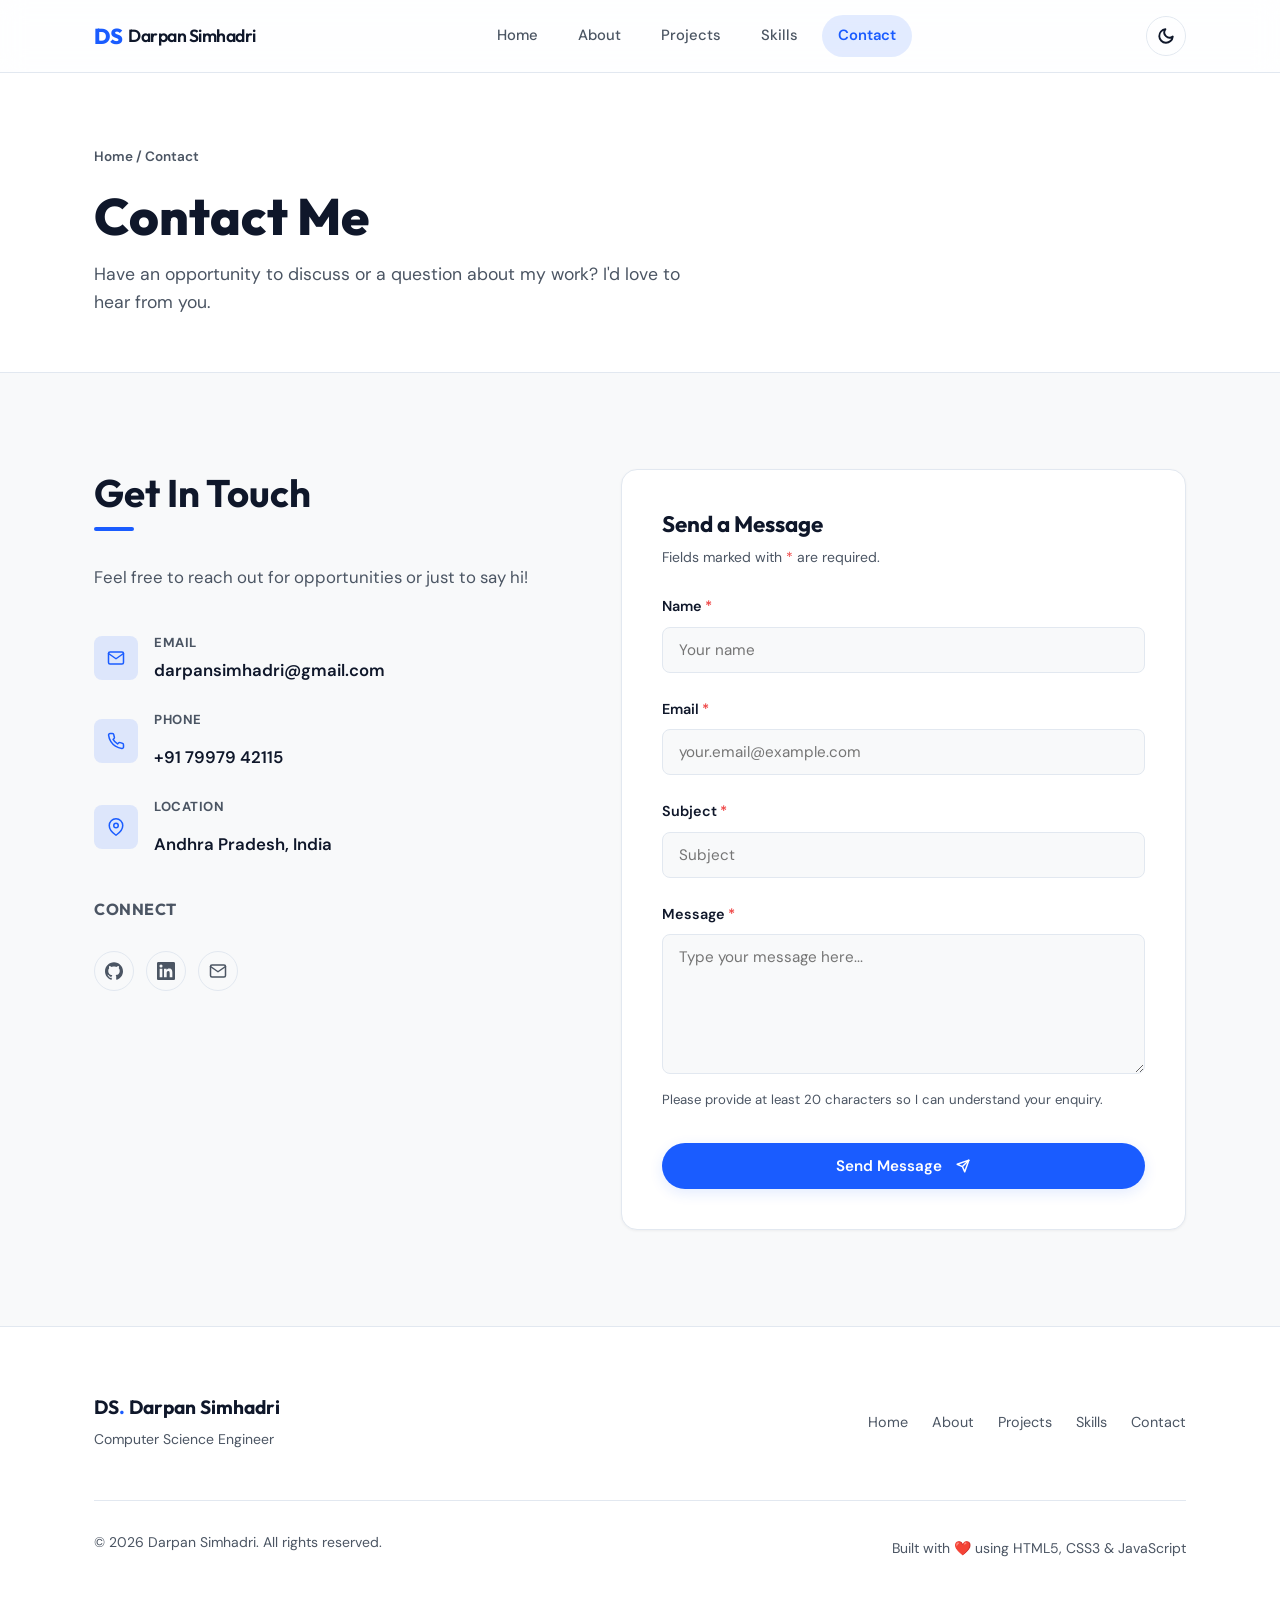
==== commit a63b4524: "Update email address in contact.html" ====
--- a/contact.html
+++ b/contact.html
@@ -91,7 +91,7 @@
                 </span>
                 <div class="contact-detail-body">
                   <p>Email</p>
-                  <a href="mailto:darpansimhadri.edu@gmail.com">darpansimhadri.edu@gmail.com</a>
+                  <a href="mailto:darpansimhadri@gmail.com">darpansimhadri@gmail.com</a>
                 </div>
               </div>
 
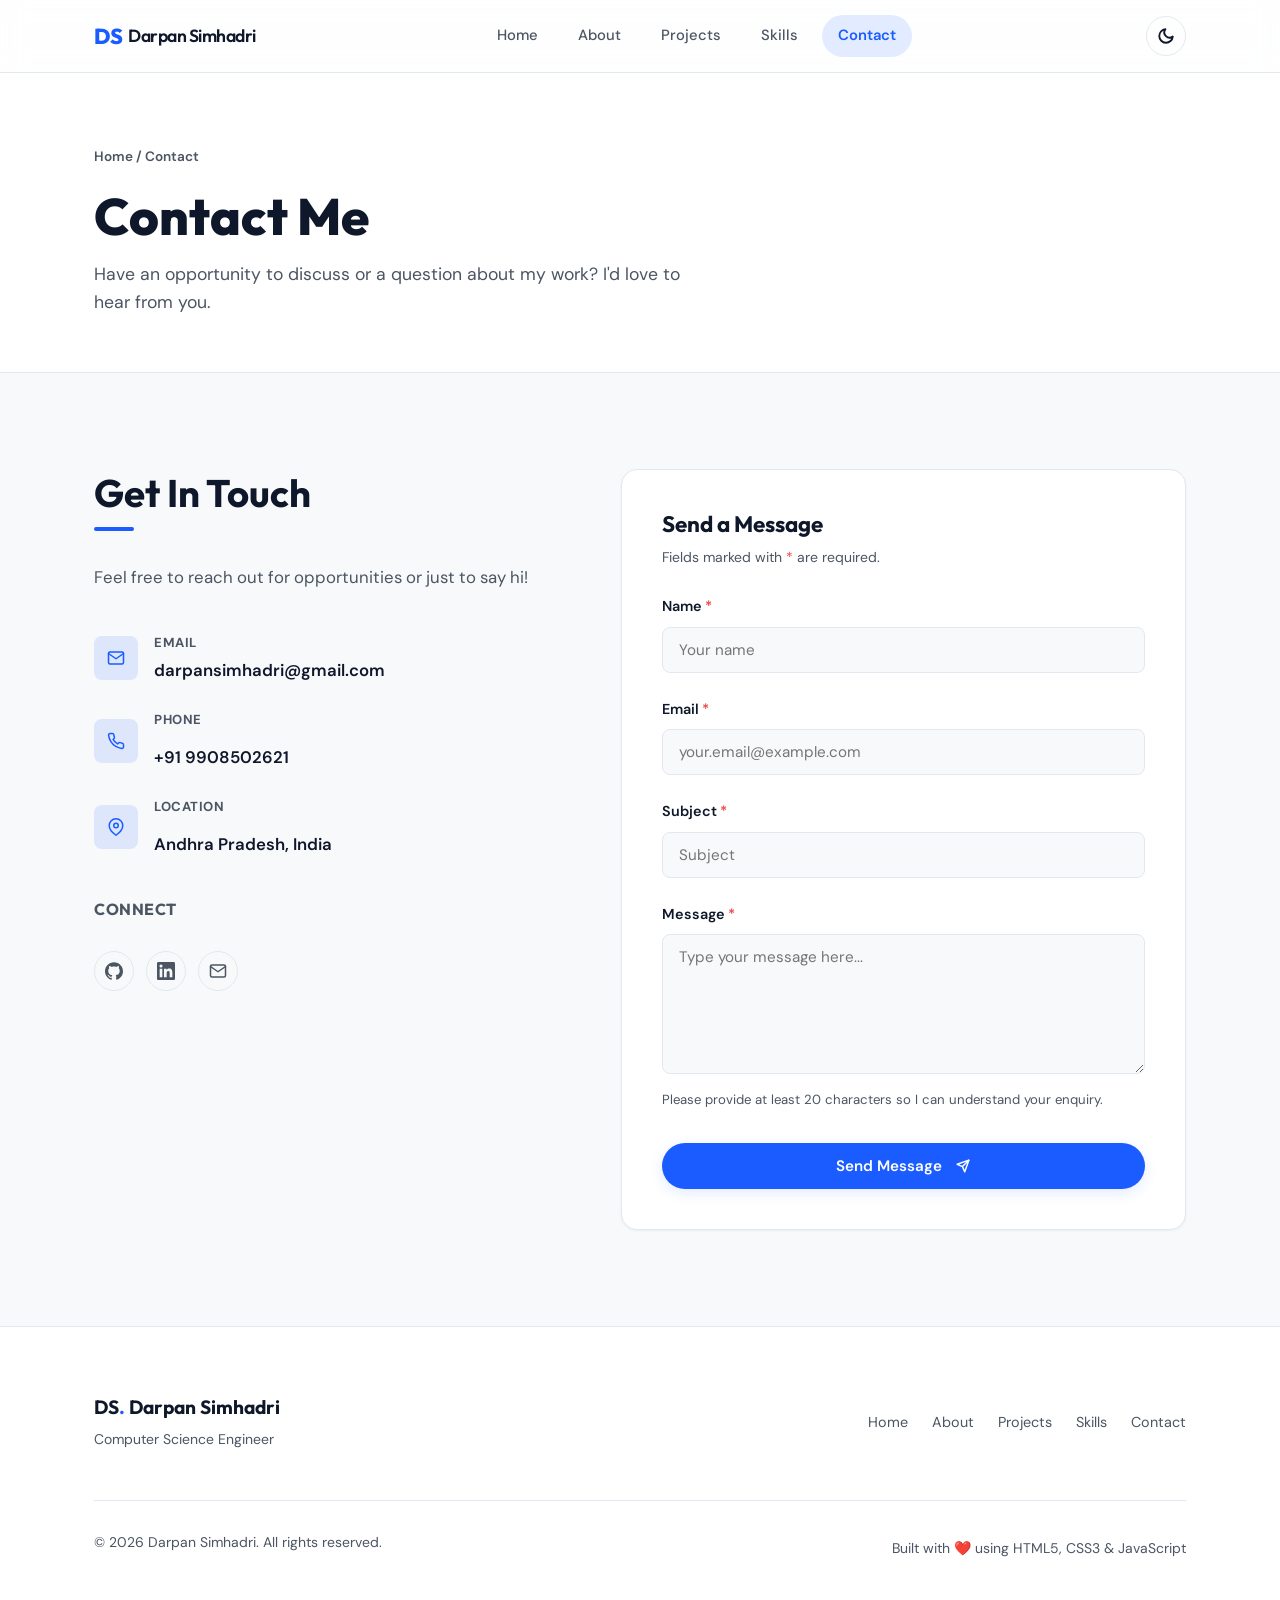
==== commit 0acf162a: "Update contact.html" ====
--- a/contact.html
+++ b/contact.html
@@ -102,7 +102,7 @@
                 </span>
                 <div class="contact-detail-body">
                   <p>Phone</p>
-                  <p>+91 79979 42115</p>
+                  <p>+91 9908502621</p>
                 </div>
               </div>
 
@@ -129,7 +129,7 @@
                 <svg width="18" height="18" viewBox="0 0 24 24" fill="currentColor" aria-hidden="true"><path d="M20.447 20.452h-3.554v-5.569c0-1.328-.027-3.037-1.852-3.037-1.853 0-2.136 1.445-2.136 2.939v5.667H9.351V9h3.414v1.561h.046c.477-.9 1.637-1.85 3.37-1.85 3.601 0 4.267 2.37 4.267 5.455v6.286zM5.337 7.433a2.062 2.062 0 0 1-2.063-2.065 2.064 2.064 0 1 1 2.063 2.065zm1.782 13.019H3.555V9h3.564v11.452zM22.225 0H1.771C.792 0 0 .774 0 1.729v20.542C0 23.227.792 24 1.771 24h20.451C23.2 24 24 23.227 24 22.271V1.729C24 .774 23.2 0 22.222 0h.003z"/></svg>
               </a>
               <!-- Envelope -->
-              <a href="mailto:darpansimhadri.edu@gmail.com" class="social-link" aria-label="Email Darpan Simhadri">
+              <a href="mailto:darpansimhadri@gmail.com" class="social-link" aria-label="Email Darpan Simhadri">
                 <svg width="18" height="18" viewBox="0 0 24 24" fill="none" stroke="currentColor" stroke-width="2" stroke-linecap="round" stroke-linejoin="round"><path d="M4 4h16c1.1 0 2 .9 2 2v12c0 1.1-.9 2-2 2H4c-1.1 0-2-.9-2-2V6c0-1.1.9-2 2-2z"/><polyline points="22,6 12,13 2,6"/></svg>
               </a>
             </div>
